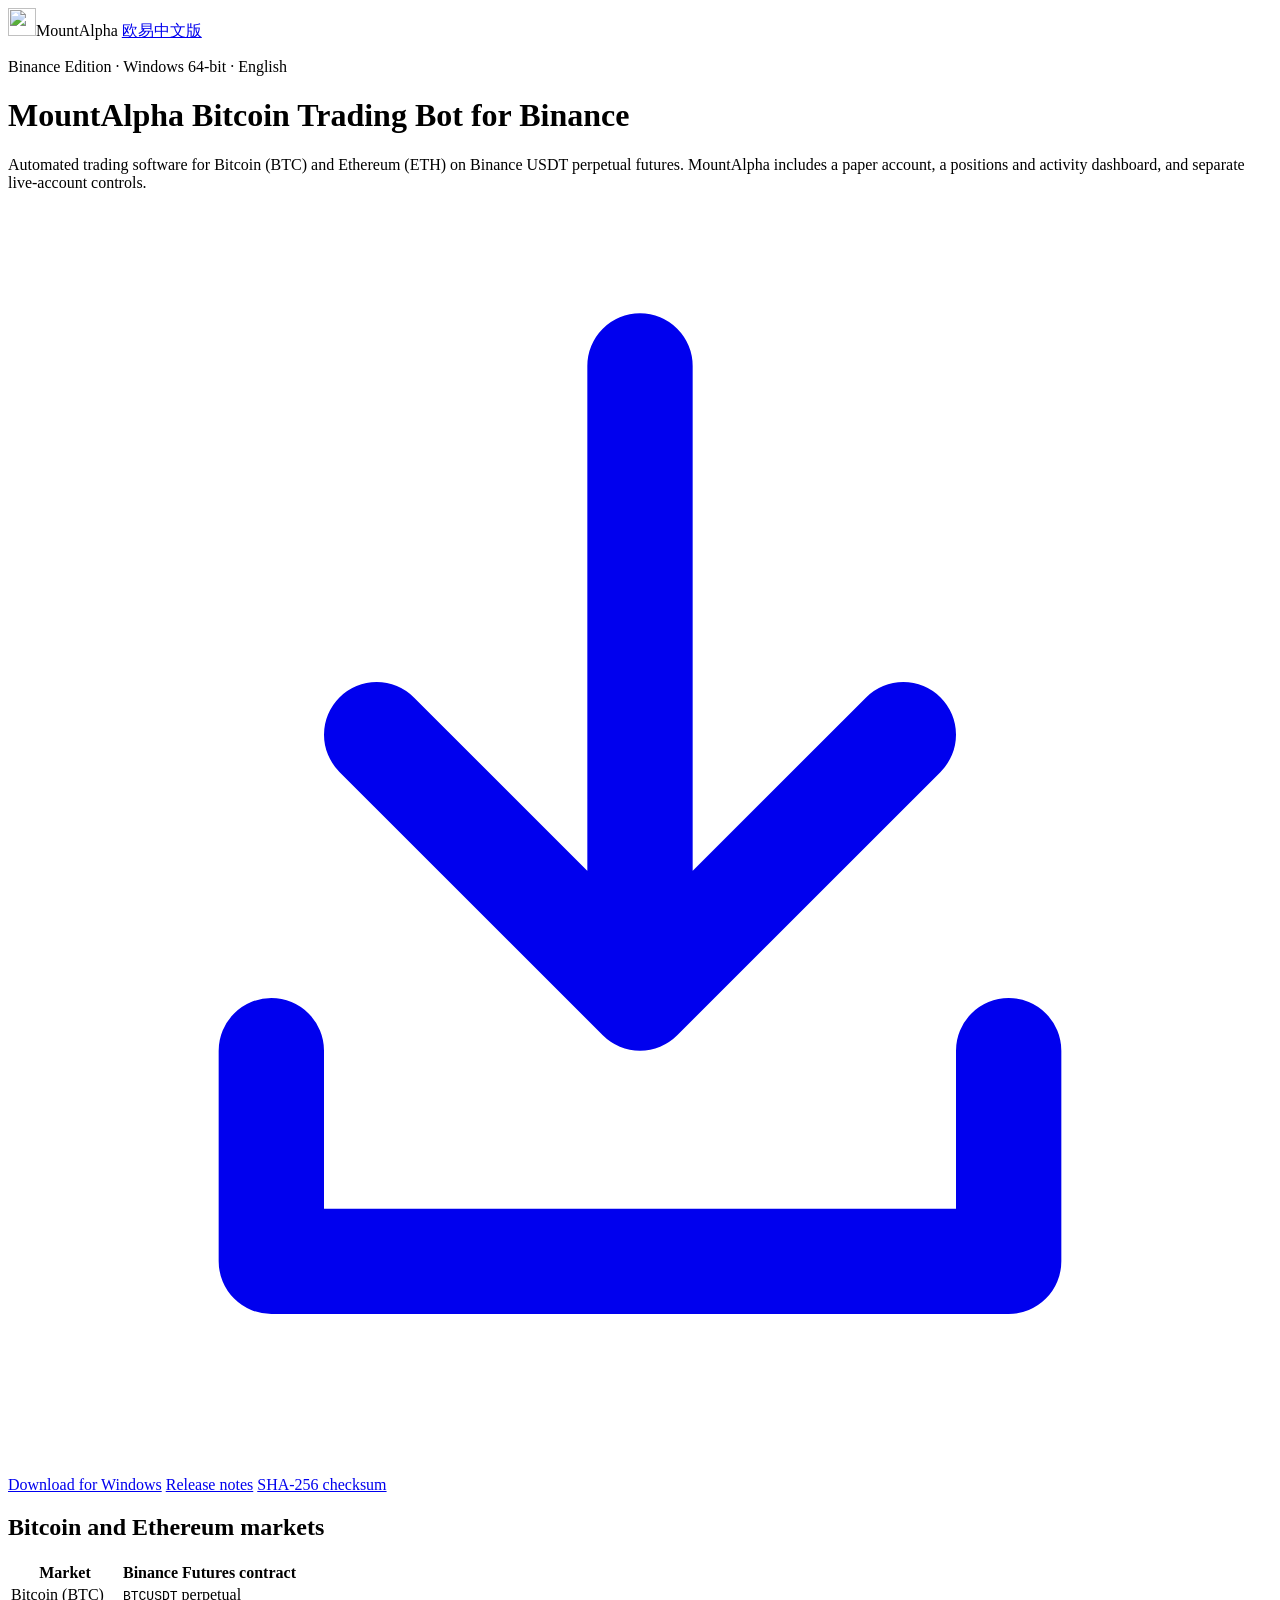
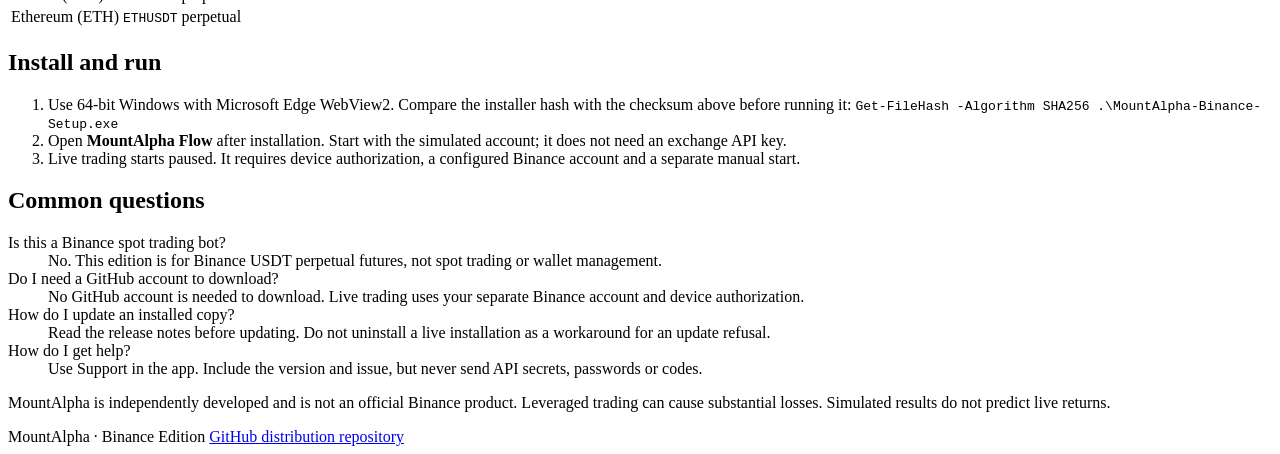
==== docs/en/index.html @ 2f73d8d0 "Publish both edition download guides on the working Pages site" ====
<!doctype html>
<html lang="en">
<head>
  <meta charset="utf-8">
  <meta name="viewport" content="width=device-width, initial-scale=1">
  <title>MountAlpha | Binance Bitcoin Trading Bot for Windows</title>
  <meta name="description" content="Download MountAlpha for Windows. An English Binance trading bot for Bitcoin and Ethereum USDT perpetual futures, with paper trading and separate live controls.">
  <link rel="canonical" href="https://hkv-ink.github.io/bitcoin-trading-bot-okx/en/">
  <meta property="og:title" content="MountAlpha Binance Edition">
  <meta property="og:description" content="Bitcoin and Ethereum automated trading software for Binance Futures. Windows download and installation guide.">
  <meta property="og:type" content="website">
  <meta property="og:url" content="https://hkv-ink.github.io/bitcoin-trading-bot-okx/en/">
  <meta property="og:locale" content="en_US">
  <link rel="icon" href="https://hkv-ink.github.io/bitcoin-trading-bot-okx/mark.svg" type="image/svg+xml">
  <link rel="stylesheet" href="https://hkv-ink.github.io/bitcoin-trading-bot-okx/site.css">
</head>
<body>
  <header><div class="wrap">
    <span class="brand"><img src="https://hkv-ink.github.io/bitcoin-trading-bot-okx/mark.svg" alt="" width="28" height="28">MountAlpha</span>
    <a href="https://hkv-ink.github.io/bitcoin-trading-bot-okx/" lang="zh-CN">欧易中文版</a>
  </div></header>
  <main class="wrap">
    <p class="edition">Binance Edition · Windows 64-bit · English</p>
    <h1>MountAlpha Bitcoin Trading Bot for Binance</h1>
    <p>Automated trading software for Bitcoin (BTC) and Ethereum (ETH) on Binance USDT perpetual futures. MountAlpha includes a paper account, a positions and activity dashboard, and separate live-account controls.</p>
    <div class="links">
      <a class="download" href="https://github.com/hkv-ink/bitcoin-trading-bot-binance/releases/latest/download/MountAlpha-Binance-Setup.exe"><svg aria-hidden="true" viewBox="0 0 24 24" fill="none" stroke="currentColor" stroke-width="2" stroke-linecap="round" stroke-linejoin="round"><path d="M12 3v12m-5-5 5 5 5-5M5 16v4h14v-4"/></svg>Download for Windows</a>
      <a href="https://github.com/hkv-ink/bitcoin-trading-bot-binance/releases/latest">Release notes</a>
      <a href="https://github.com/hkv-ink/bitcoin-trading-bot-binance/releases/latest/download/SHA256SUMS.txt">SHA-256 checksum</a>
    </div>
    <section>
      <h2>Bitcoin and Ethereum markets</h2>
      <table>
        <thead><tr><th scope="col">Market</th><th scope="col">Binance Futures contract</th></tr></thead>
        <tbody>
          <tr><td>Bitcoin (BTC)</td><td><code>BTCUSDT</code> perpetual</td></tr>
          <tr><td>Ethereum (ETH)</td><td><code>ETHUSDT</code> perpetual</td></tr>
        </tbody>
      </table>
    </section>
    <section>
      <h2>Install and run</h2>
      <ol>
        <li>Use 64-bit Windows with Microsoft Edge WebView2. Compare the installer hash with the checksum above before running it:
          <code class="hash">Get-FileHash -Algorithm SHA256 .&#92;MountAlpha-Binance-Setup.exe</code>
        </li>
        <li>Open <strong>MountAlpha Flow</strong> after installation. Start with the simulated account; it does not need an exchange API key.</li>
        <li>Live trading starts paused. It requires device authorization, a configured Binance account and a separate manual start.</li>
      </ol>
    </section>
    <section>
      <h2>Common questions</h2>
      <dl>
        <dt>Is this a Binance spot trading bot?</dt>
        <dd>No. This edition is for Binance USDT perpetual futures, not spot trading or wallet management.</dd>
        <dt>Do I need a GitHub account to download?</dt>
        <dd>No GitHub account is needed to download. Live trading uses your separate Binance account and device authorization.</dd>
        <dt>How do I update an installed copy?</dt>
        <dd>Read the release notes before updating. Do not uninstall a live installation as a workaround for an update refusal.</dd>
        <dt>How do I get help?</dt>
        <dd>Use Support in the app. Include the version and issue, but never send API secrets, passwords or codes.</dd>
      </dl>
      <p>MountAlpha is independently developed and is not an official Binance product. Leveraged trading can cause substantial losses. Simulated results do not predict live returns.</p>
    </section>
  </main>
  <footer><div class="wrap">
    <span>MountAlpha · Binance Edition</span>
    <a href="https://github.com/hkv-ink/bitcoin-trading-bot-binance">GitHub distribution repository</a>
  </div></footer>
</body>
</html>
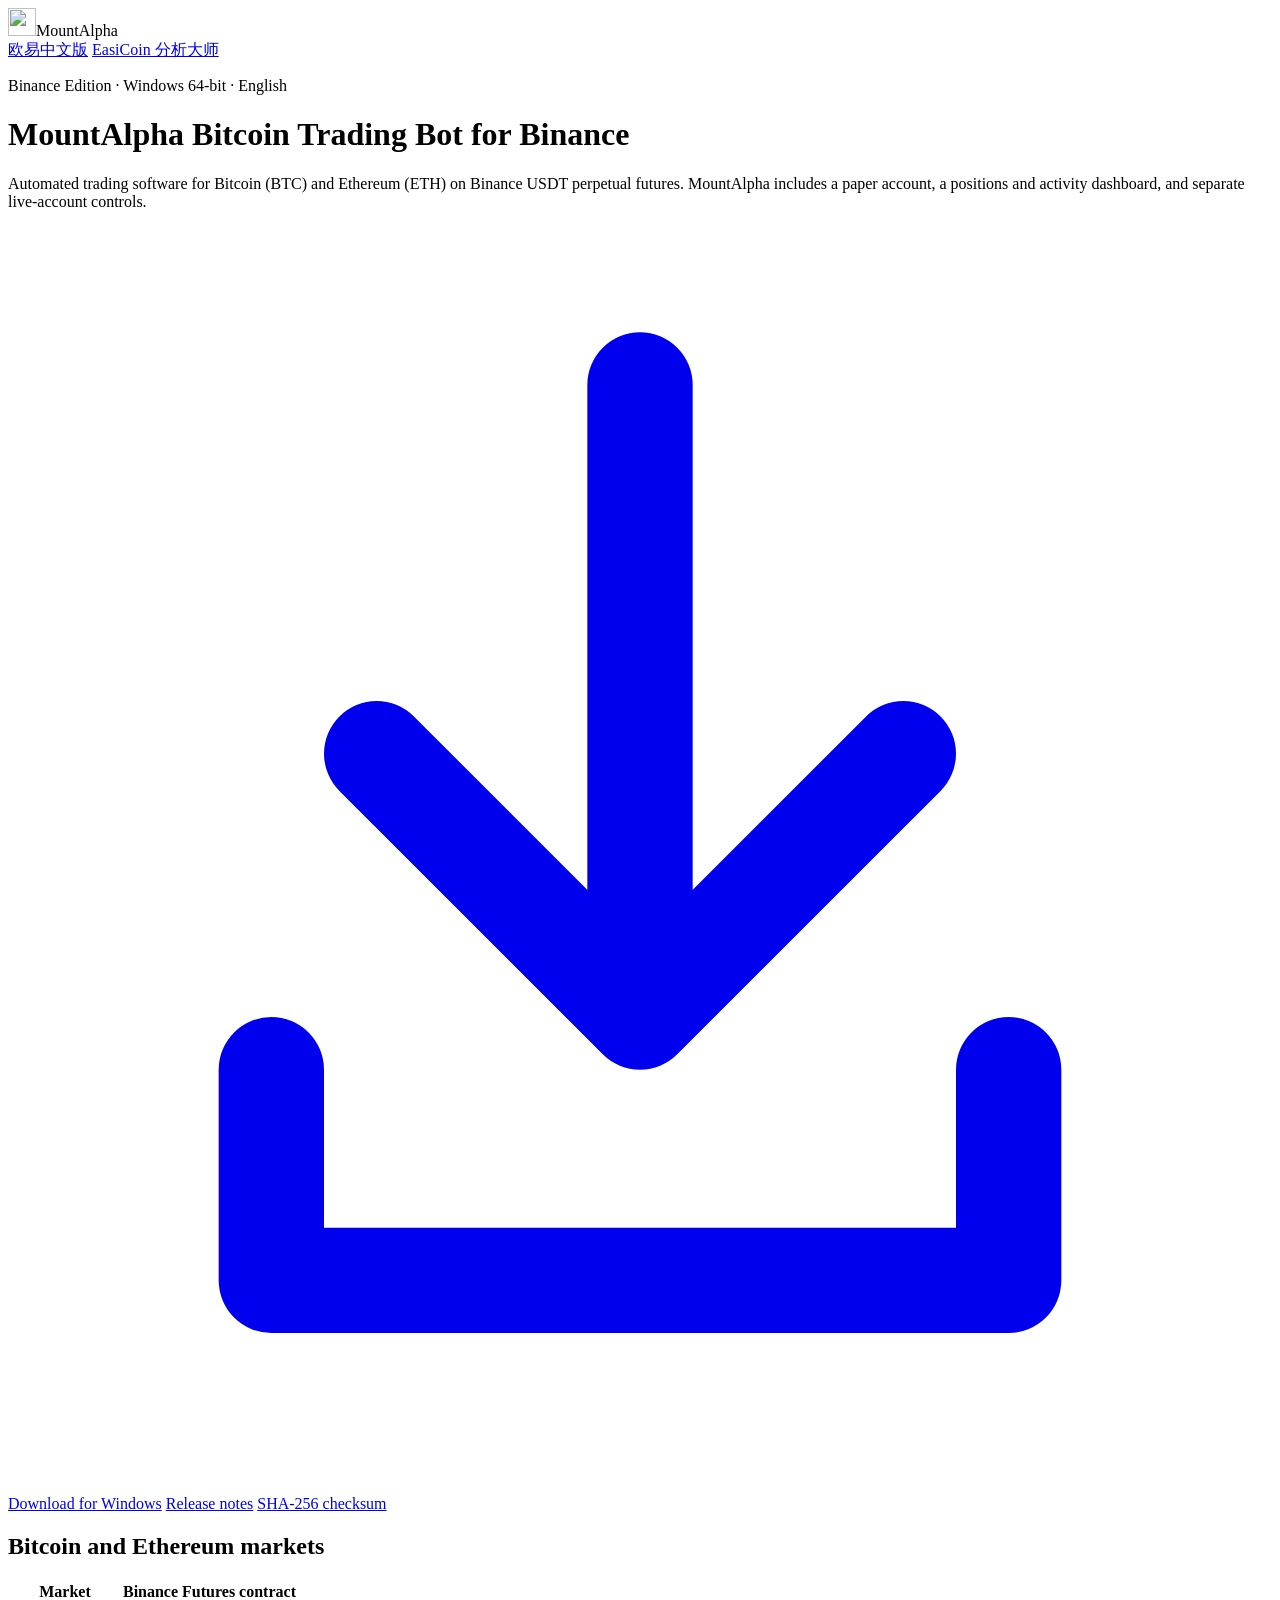
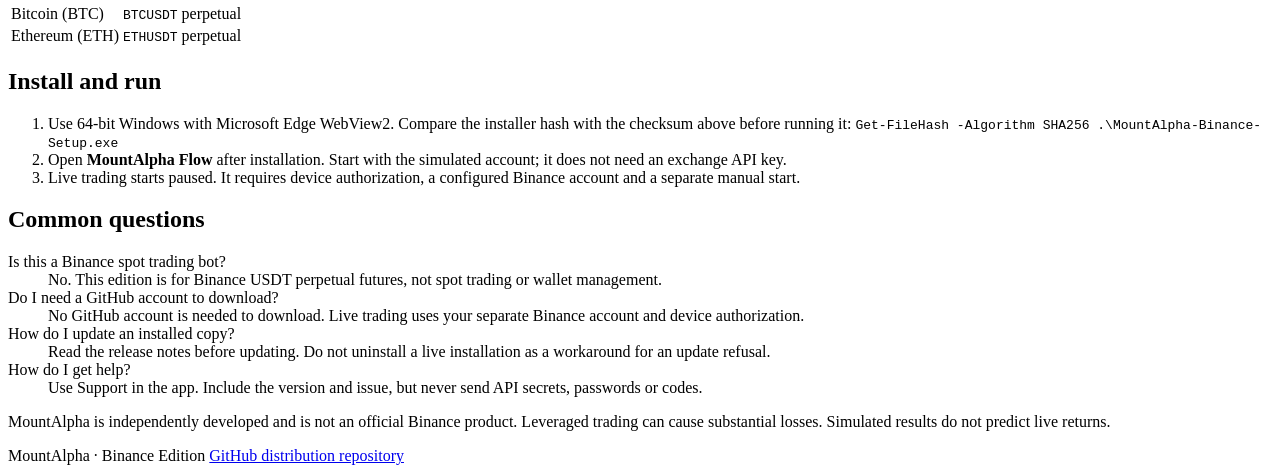
==== commit b531c472: "Add EasiCoin download guide and a complete edition sitemap" ====
--- a/docs/en/index.html
+++ b/docs/en/index.html
@@ -17,7 +17,10 @@
 <body>
   <header><div class="wrap">
     <span class="brand"><img src="https://hkv-ink.github.io/bitcoin-trading-bot-okx/mark.svg" alt="" width="28" height="28">MountAlpha</span>
-    <a href="https://hkv-ink.github.io/bitcoin-trading-bot-okx/" lang="zh-CN">欧易中文版</a>
+    <nav class="links" aria-label="Other exchange editions">
+      <a href="https://hkv-ink.github.io/bitcoin-trading-bot-okx/" lang="zh-CN">欧易中文版</a>
+      <a href="https://hkv-ink.github.io/bitcoin-trading-bot-okx/easicoin/" lang="zh-CN">EasiCoin 分析大师</a>
+    </nav>
   </div></header>
   <main class="wrap">
     <p class="edition">Binance Edition · Windows 64-bit · English</p>
